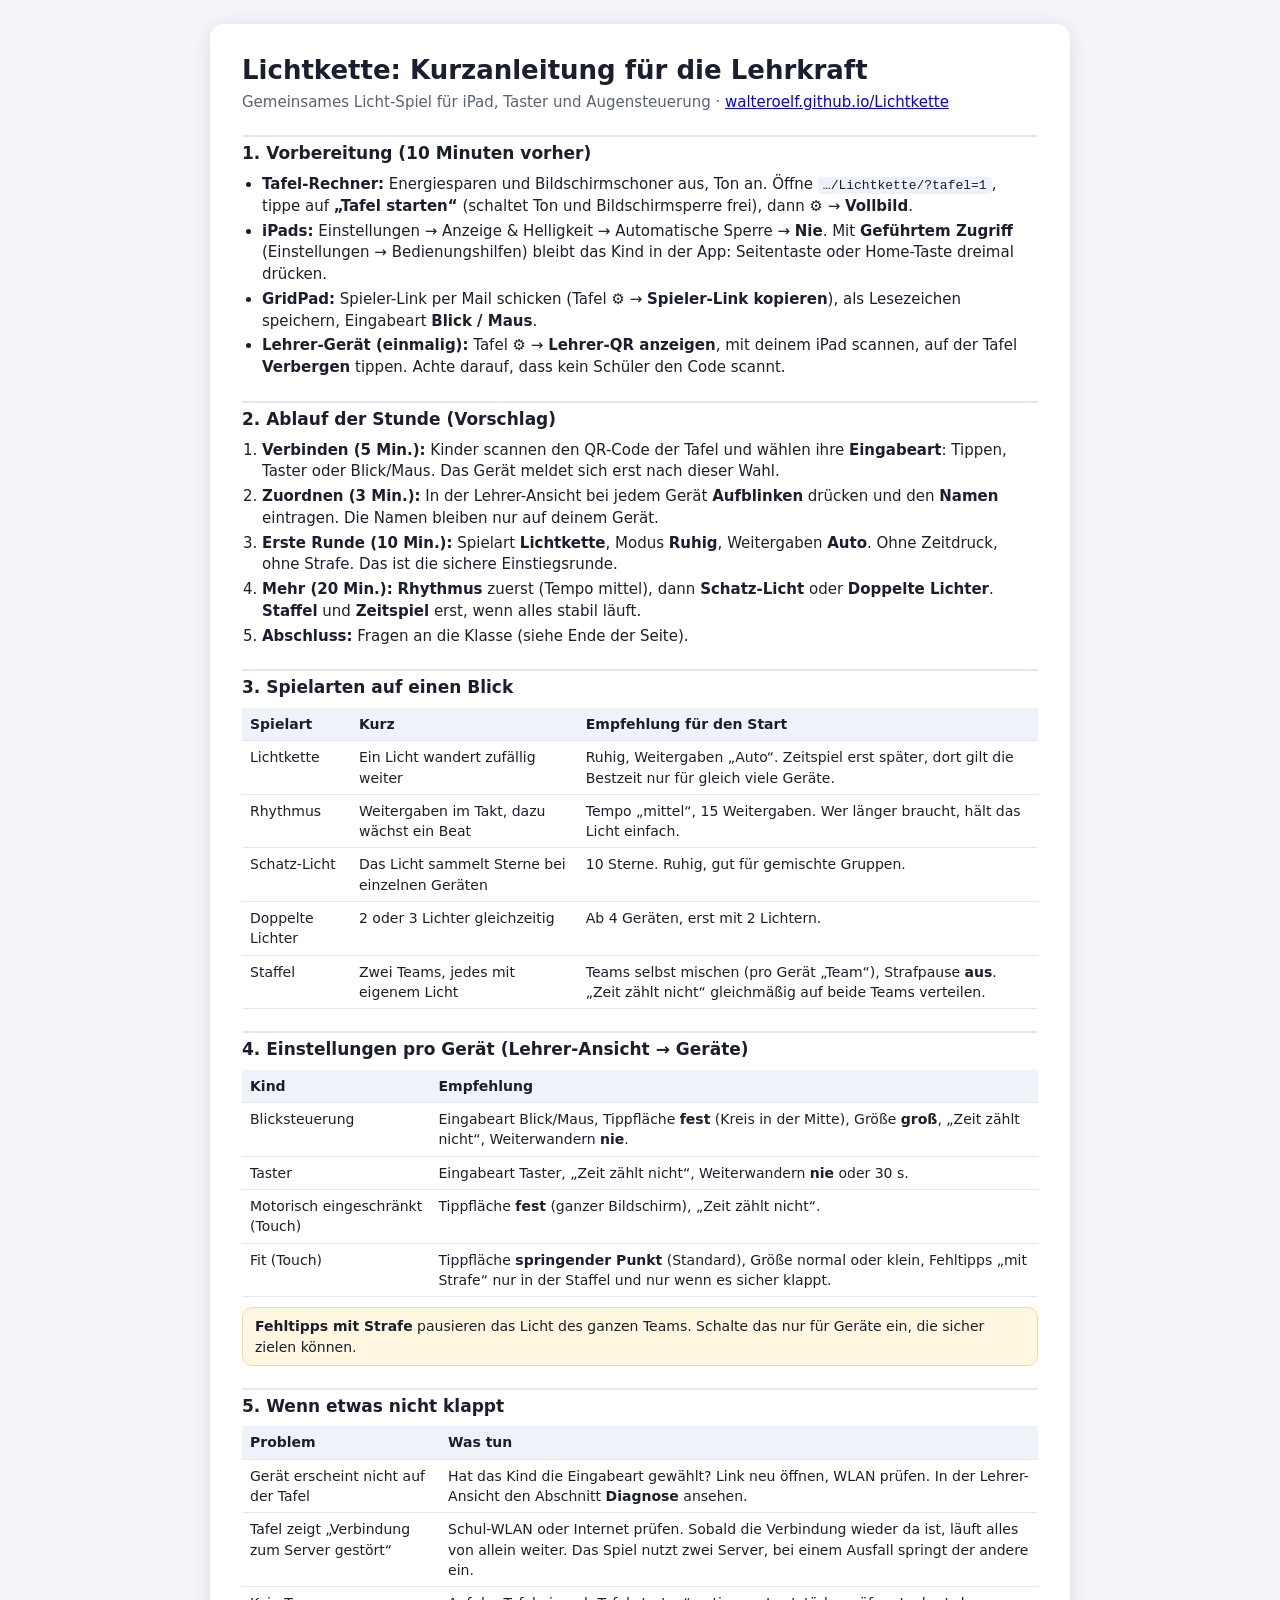
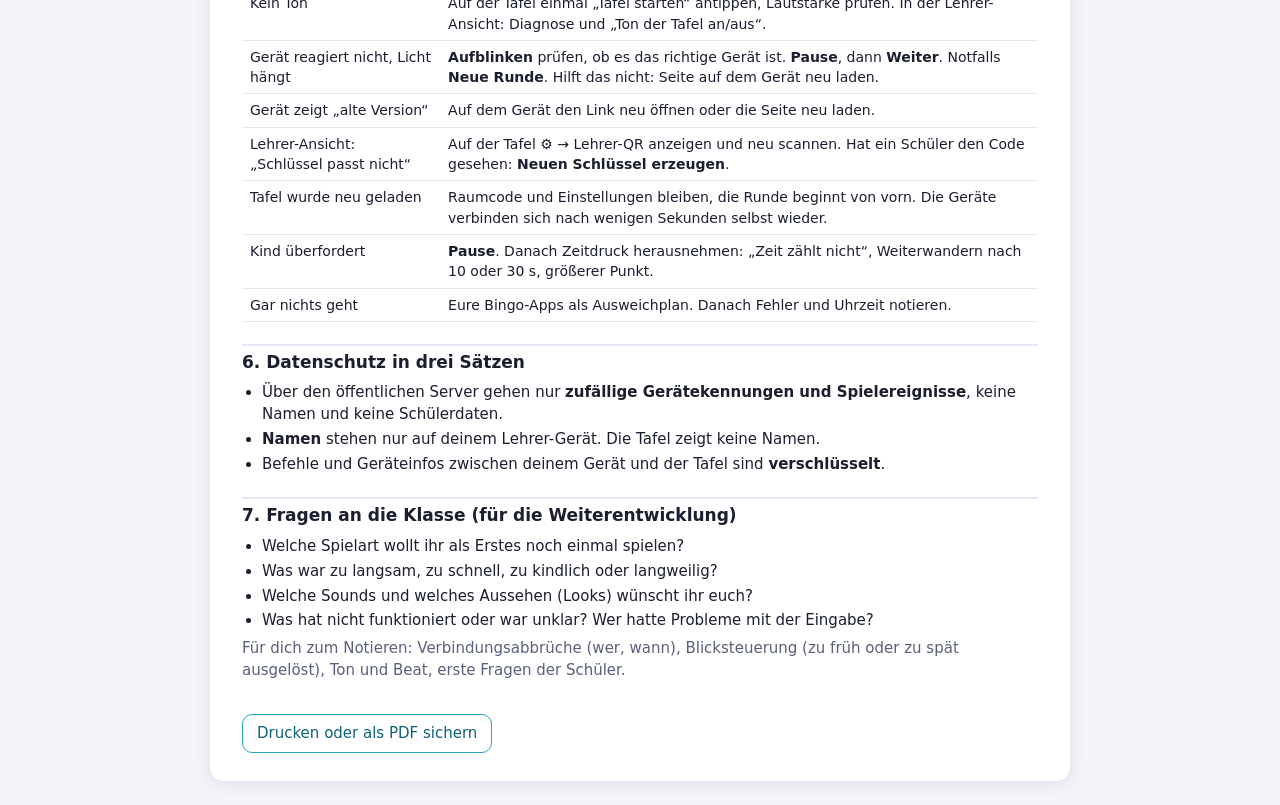
==== anleitung.html @ 712a9455 "Zwei Server gleichzeitig, Cache-Schutz, Diagnose, Serverhinweis auf der Tafel, Kurzanleitung Co-Auth" ====
<!doctype html>
<html lang="de">
<head>
<meta charset="utf-8">
<meta name="viewport" content="width=device-width, initial-scale=1">
<meta name="robots" content="noindex">
<title>Lichtkette Kurzanleitung</title>
<style>
  :root { color-scheme: light; }
  * { box-sizing: border-box; }
  body { font: 15px/1.45 system-ui, -apple-system, "Segoe UI", Roboto, sans-serif; color: #1b1e2e; background: #f4f5fa; margin: 0; padding: 24px 16px; }
  main { max-width: 860px; margin: 0 auto; background: #fff; border-radius: 14px; padding: 28px 32px; box-shadow: 0 2px 18px rgba(20, 24, 60, 0.1); }
  h1 { font-size: 26px; margin: 0 0 2px; }
  .sub { color: #5a607c; margin: 0 0 18px; }
  h2 { font-size: 17px; margin: 22px 0 8px; padding-top: 4px; border-top: 2px solid #e5e8f4; }
  ol, ul { margin: 6px 0 6px 20px; padding: 0; }
  li { margin: 3px 0; }
  table { border-collapse: collapse; width: 100%; margin: 6px 0; font-size: 14px; }
  th, td { text-align: left; vertical-align: top; padding: 6px 8px; border-bottom: 1px solid #e5e8f4; }
  th { background: #f0f2fa; font-weight: 600; }
  code { background: #eef0fa; padding: 1px 5px; border-radius: 4px; font-size: 13px; }
  .note { background: #fff7e0; border: 1px solid #f2dc95; border-radius: 10px; padding: 8px 12px; margin: 10px 0; font-size: 14px; }
  .btn { display: inline-block; margin-top: 14px; padding: 8px 14px; border: 1.5px solid #22a6c4; border-radius: 10px; background: #fff; color: #0e6378; font: inherit; cursor: pointer; }
  @page { size: A4; margin: 12mm; }
  @media print {
    body { background: #fff; padding: 0; font-size: 11.5px; line-height: 1.35; }
    main { box-shadow: none; padding: 0; max-width: none; }
    h1 { font-size: 20px; }
    h2 { font-size: 13.5px; margin-top: 12px; }
    table { font-size: 11px; }
    .btn { display: none; }
    a { color: inherit; text-decoration: none; }
  }
</style>
</head>
<body>
<main>
  <h1>Lichtkette: Kurzanleitung für die Lehrkraft</h1>
  <p class="sub">Gemeinsames Licht-Spiel für iPad, Taster und Augensteuerung · <a href="https://walteroelf.github.io/Lichtkette/">walteroelf.github.io/Lichtkette</a></p>

  <h2>1. Vorbereitung (10 Minuten vorher)</h2>
  <ul>
    <li><b>Tafel-Rechner:</b> Energiesparen und Bildschirmschoner aus, Ton an. Öffne <code>…/Lichtkette/?tafel=1</code>, tippe auf <b>„Tafel starten“</b> (schaltet Ton und Bildschirmsperre frei), dann ⚙ → <b>Vollbild</b>.</li>
    <li><b>iPads:</b> Einstellungen → Anzeige &amp; Helligkeit → Automatische Sperre → <b>Nie</b>. Mit <b>Geführtem Zugriff</b> (Einstellungen → Bedienungshilfen) bleibt das Kind in der App: Seitentaste oder Home-Taste dreimal drücken.</li>
    <li><b>GridPad:</b> Spieler-Link per Mail schicken (Tafel ⚙ → <b>Spieler-Link kopieren</b>), als Lesezeichen speichern, Eingabeart <b>Blick / Maus</b>.</li>
    <li><b>Lehrer-Gerät (einmalig):</b> Tafel ⚙ → <b>Lehrer-QR anzeigen</b>, mit deinem iPad scannen, auf der Tafel <b>Verbergen</b> tippen. Achte darauf, dass kein Schüler den Code scannt.</li>
  </ul>

  <h2>2. Ablauf der Stunde (Vorschlag)</h2>
  <ol>
    <li><b>Verbinden (5 Min.):</b> Kinder scannen den QR-Code der Tafel und wählen ihre <b>Eingabeart</b>: Tippen, Taster oder Blick/Maus. Das Gerät meldet sich erst nach dieser Wahl.</li>
    <li><b>Zuordnen (3 Min.):</b> In der Lehrer-Ansicht bei jedem Gerät <b>Aufblinken</b> drücken und den <b>Namen</b> eintragen. Die Namen bleiben nur auf deinem Gerät.</li>
    <li><b>Erste Runde (10 Min.):</b> Spielart <b>Lichtkette</b>, Modus <b>Ruhig</b>, Weitergaben <b>Auto</b>. Ohne Zeitdruck, ohne Strafe. Das ist die sichere Einstiegsrunde.</li>
    <li><b>Mehr (20 Min.):</b> <b>Rhythmus</b> zuerst (Tempo mittel), dann <b>Schatz-Licht</b> oder <b>Doppelte Lichter</b>. <b>Staffel</b> und <b>Zeitspiel</b> erst, wenn alles stabil läuft.</li>
    <li><b>Abschluss:</b> Fragen an die Klasse (siehe Ende der Seite).</li>
  </ol>

  <h2>3. Spielarten auf einen Blick</h2>
  <table>
    <tr><th>Spielart</th><th>Kurz</th><th>Empfehlung für den Start</th></tr>
    <tr><td>Lichtkette</td><td>Ein Licht wandert zufällig weiter</td><td>Ruhig, Weitergaben „Auto“. Zeitspiel erst später, dort gilt die Bestzeit nur für gleich viele Geräte.</td></tr>
    <tr><td>Rhythmus</td><td>Weitergaben im Takt, dazu wächst ein Beat</td><td>Tempo „mittel“, 15 Weitergaben. Wer länger braucht, hält das Licht einfach.</td></tr>
    <tr><td>Schatz-Licht</td><td>Das Licht sammelt Sterne bei einzelnen Geräten</td><td>10 Sterne. Ruhig, gut für gemischte Gruppen.</td></tr>
    <tr><td>Doppelte Lichter</td><td>2 oder 3 Lichter gleichzeitig</td><td>Ab 4 Geräten, erst mit 2 Lichtern.</td></tr>
    <tr><td>Staffel</td><td>Zwei Teams, jedes mit eigenem Licht</td><td>Teams selbst mischen (pro Gerät „Team“), Strafpause <b>aus</b>. „Zeit zählt nicht“ gleichmäßig auf beide Teams verteilen.</td></tr>
  </table>

  <h2>4. Einstellungen pro Gerät (Lehrer-Ansicht → Geräte)</h2>
  <table>
    <tr><th>Kind</th><th>Empfehlung</th></tr>
    <tr><td>Blicksteuerung</td><td>Eingabeart Blick/Maus, Tippfläche <b>fest</b> (Kreis in der Mitte), Größe <b>groß</b>, „Zeit zählt nicht“, Weiterwandern <b>nie</b>.</td></tr>
    <tr><td>Taster</td><td>Eingabeart Taster, „Zeit zählt nicht“, Weiterwandern <b>nie</b> oder 30 s.</td></tr>
    <tr><td>Motorisch eingeschränkt (Touch)</td><td>Tippfläche <b>fest</b> (ganzer Bildschirm), „Zeit zählt nicht“.</td></tr>
    <tr><td>Fit (Touch)</td><td>Tippfläche <b>springender Punkt</b> (Standard), Größe normal oder klein, Fehltipps „mit Strafe“ nur in der Staffel und nur wenn es sicher klappt.</td></tr>
  </table>
  <div class="note"><b>Fehltipps mit Strafe</b> pausieren das Licht des ganzen Teams. Schalte das nur für Geräte ein, die sicher zielen können.</div>

  <h2>5. Wenn etwas nicht klappt</h2>
  <table>
    <tr><th>Problem</th><th>Was tun</th></tr>
    <tr><td>Gerät erscheint nicht auf der Tafel</td><td>Hat das Kind die Eingabeart gewählt? Link neu öffnen, WLAN prüfen. In der Lehrer-Ansicht den Abschnitt <b>Diagnose</b> ansehen.</td></tr>
    <tr><td>Tafel zeigt „Verbindung zum Server gestört“</td><td>Schul-WLAN oder Internet prüfen. Sobald die Verbindung wieder da ist, läuft alles von allein weiter. Das Spiel nutzt zwei Server, bei einem Ausfall springt der andere ein.</td></tr>
    <tr><td>Kein Ton</td><td>Auf der Tafel einmal „Tafel starten“ antippen, Lautstärke prüfen. In der Lehrer-Ansicht: Diagnose und „Ton der Tafel an/aus“.</td></tr>
    <tr><td>Gerät reagiert nicht, Licht hängt</td><td><b>Aufblinken</b> prüfen, ob es das richtige Gerät ist. <b>Pause</b>, dann <b>Weiter</b>. Notfalls <b>Neue Runde</b>. Hilft das nicht: Seite auf dem Gerät neu laden.</td></tr>
    <tr><td>Gerät zeigt „alte Version“</td><td>Auf dem Gerät den Link neu öffnen oder die Seite neu laden.</td></tr>
    <tr><td>Lehrer-Ansicht: „Schlüssel passt nicht“</td><td>Auf der Tafel ⚙ → Lehrer-QR anzeigen und neu scannen. Hat ein Schüler den Code gesehen: <b>Neuen Schlüssel erzeugen</b>.</td></tr>
    <tr><td>Tafel wurde neu geladen</td><td>Raumcode und Einstellungen bleiben, die Runde beginnt von vorn. Die Geräte verbinden sich nach wenigen Sekunden selbst wieder.</td></tr>
    <tr><td>Kind überfordert</td><td><b>Pause</b>. Danach Zeitdruck herausnehmen: „Zeit zählt nicht“, Weiterwandern nach 10 oder 30 s, größerer Punkt.</td></tr>
    <tr><td>Gar nichts geht</td><td>Eure Bingo-Apps als Ausweichplan. Danach Fehler und Uhrzeit notieren.</td></tr>
  </table>

  <h2>6. Datenschutz in drei Sätzen</h2>
  <ul>
    <li>Über den öffentlichen Server gehen nur <b>zufällige Gerätekennungen und Spielereignisse</b>, keine Namen und keine Schülerdaten.</li>
    <li><b>Namen</b> stehen nur auf deinem Lehrer-Gerät. Die Tafel zeigt keine Namen.</li>
    <li>Befehle und Geräteinfos zwischen deinem Gerät und der Tafel sind <b>verschlüsselt</b>.</li>
  </ul>

  <h2>7. Fragen an die Klasse (für die Weiterentwicklung)</h2>
  <ul>
    <li>Welche Spielart wollt ihr als Erstes noch einmal spielen?</li>
    <li>Was war zu langsam, zu schnell, zu kindlich oder langweilig?</li>
    <li>Welche Sounds und welches Aussehen (Looks) wünscht ihr euch?</li>
    <li>Was hat nicht funktioniert oder war unklar? Wer hatte Probleme mit der Eingabe?</li>
  </ul>
  <p class="sub">Für dich zum Notieren: Verbindungsabbrüche (wer, wann), Blicksteuerung (zu früh oder zu spät ausgelöst), Ton und Beat, erste Fragen der Schüler.</p>

  <button class="btn" onclick="window.print()">Drucken oder als PDF sichern</button>
</main>
</body>
</html>
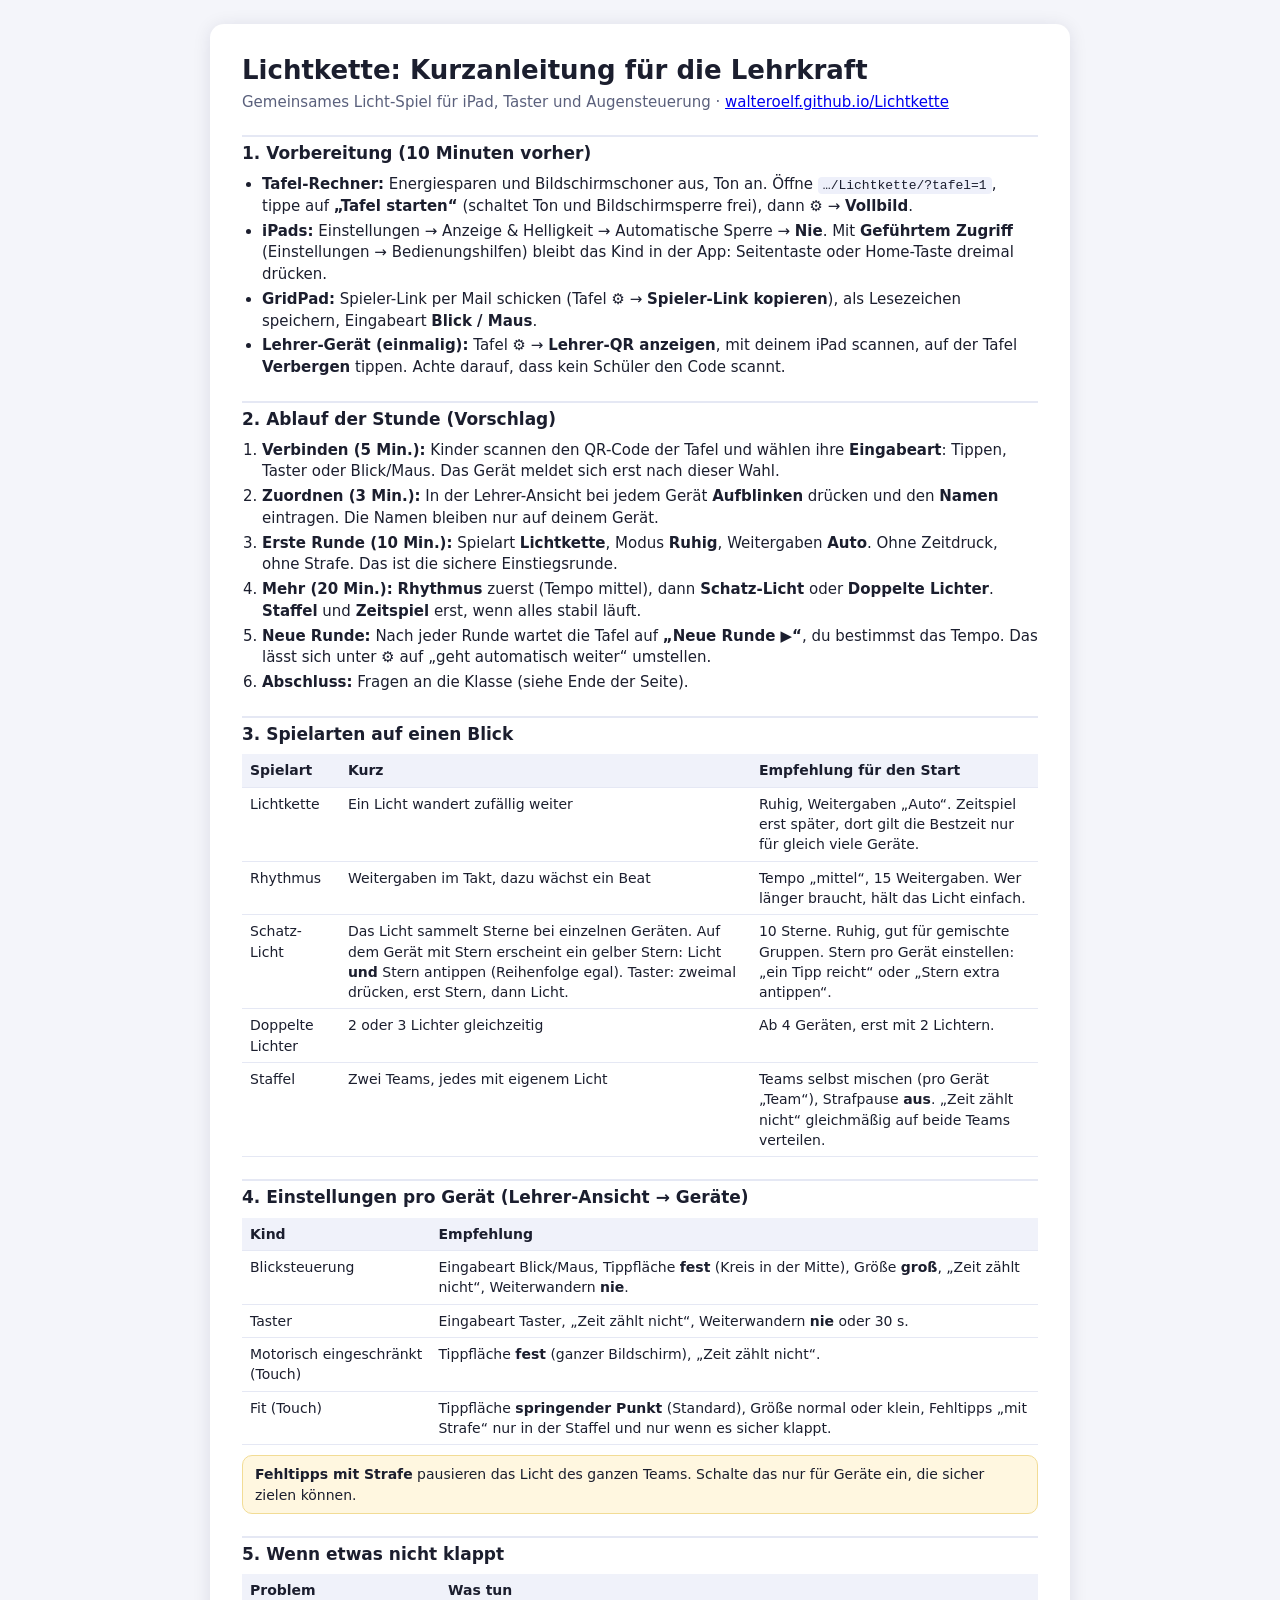
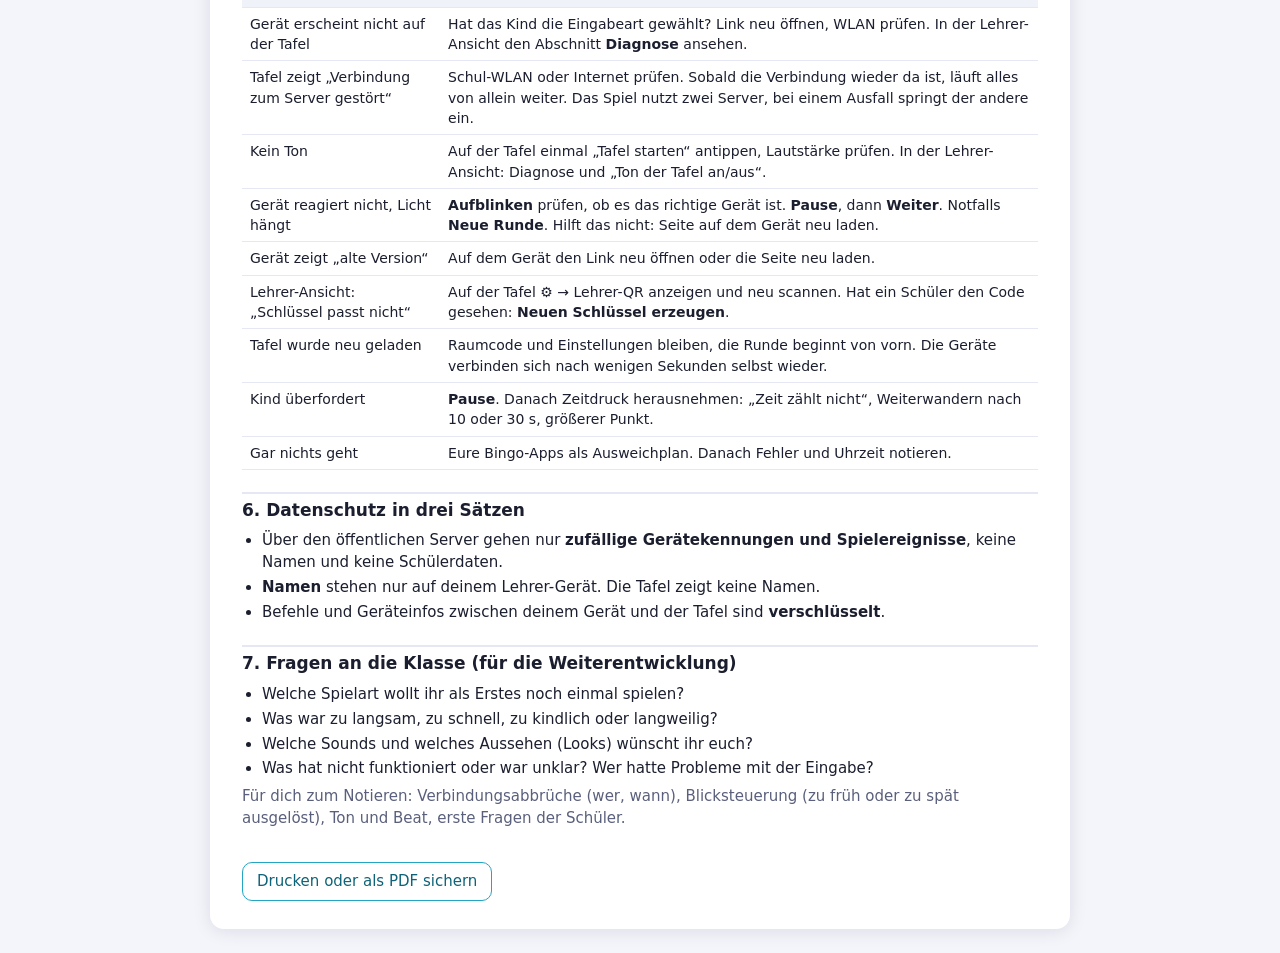
==== commit 73af7134: "Schatz-Licht: Stern extra antippen (Taster: erst Stern, dann Licht), Neue-Runde-Knopf, Fenster mit f" ====
--- a/anleitung.html
+++ b/anleitung.html
@@ -52,6 +52,7 @@
     <li><b>Zuordnen (3 Min.):</b> In der Lehrer-Ansicht bei jedem Gerät <b>Aufblinken</b> drücken und den <b>Namen</b> eintragen. Die Namen bleiben nur auf deinem Gerät.</li>
     <li><b>Erste Runde (10 Min.):</b> Spielart <b>Lichtkette</b>, Modus <b>Ruhig</b>, Weitergaben <b>Auto</b>. Ohne Zeitdruck, ohne Strafe. Das ist die sichere Einstiegsrunde.</li>
     <li><b>Mehr (20 Min.):</b> <b>Rhythmus</b> zuerst (Tempo mittel), dann <b>Schatz-Licht</b> oder <b>Doppelte Lichter</b>. <b>Staffel</b> und <b>Zeitspiel</b> erst, wenn alles stabil läuft.</li>
+    <li><b>Neue Runde:</b> Nach jeder Runde wartet die Tafel auf <b>„Neue Runde ▶“</b>, du bestimmst das Tempo. Das lässt sich unter ⚙ auf „geht automatisch weiter“ umstellen.</li>
     <li><b>Abschluss:</b> Fragen an die Klasse (siehe Ende der Seite).</li>
   </ol>
 
@@ -60,7 +61,7 @@
     <tr><th>Spielart</th><th>Kurz</th><th>Empfehlung für den Start</th></tr>
     <tr><td>Lichtkette</td><td>Ein Licht wandert zufällig weiter</td><td>Ruhig, Weitergaben „Auto“. Zeitspiel erst später, dort gilt die Bestzeit nur für gleich viele Geräte.</td></tr>
     <tr><td>Rhythmus</td><td>Weitergaben im Takt, dazu wächst ein Beat</td><td>Tempo „mittel“, 15 Weitergaben. Wer länger braucht, hält das Licht einfach.</td></tr>
-    <tr><td>Schatz-Licht</td><td>Das Licht sammelt Sterne bei einzelnen Geräten</td><td>10 Sterne. Ruhig, gut für gemischte Gruppen.</td></tr>
+    <tr><td>Schatz-Licht</td><td>Das Licht sammelt Sterne bei einzelnen Geräten. Auf dem Gerät mit Stern erscheint ein gelber Stern: Licht <b>und</b> Stern antippen (Reihenfolge egal). Taster: zweimal drücken, erst Stern, dann Licht.</td><td>10 Sterne. Ruhig, gut für gemischte Gruppen. Stern pro Gerät einstellen: „ein Tipp reicht“ oder „Stern extra antippen“.</td></tr>
     <tr><td>Doppelte Lichter</td><td>2 oder 3 Lichter gleichzeitig</td><td>Ab 4 Geräten, erst mit 2 Lichtern.</td></tr>
     <tr><td>Staffel</td><td>Zwei Teams, jedes mit eigenem Licht</td><td>Teams selbst mischen (pro Gerät „Team“), Strafpause <b>aus</b>. „Zeit zählt nicht“ gleichmäßig auf beide Teams verteilen.</td></tr>
   </table>
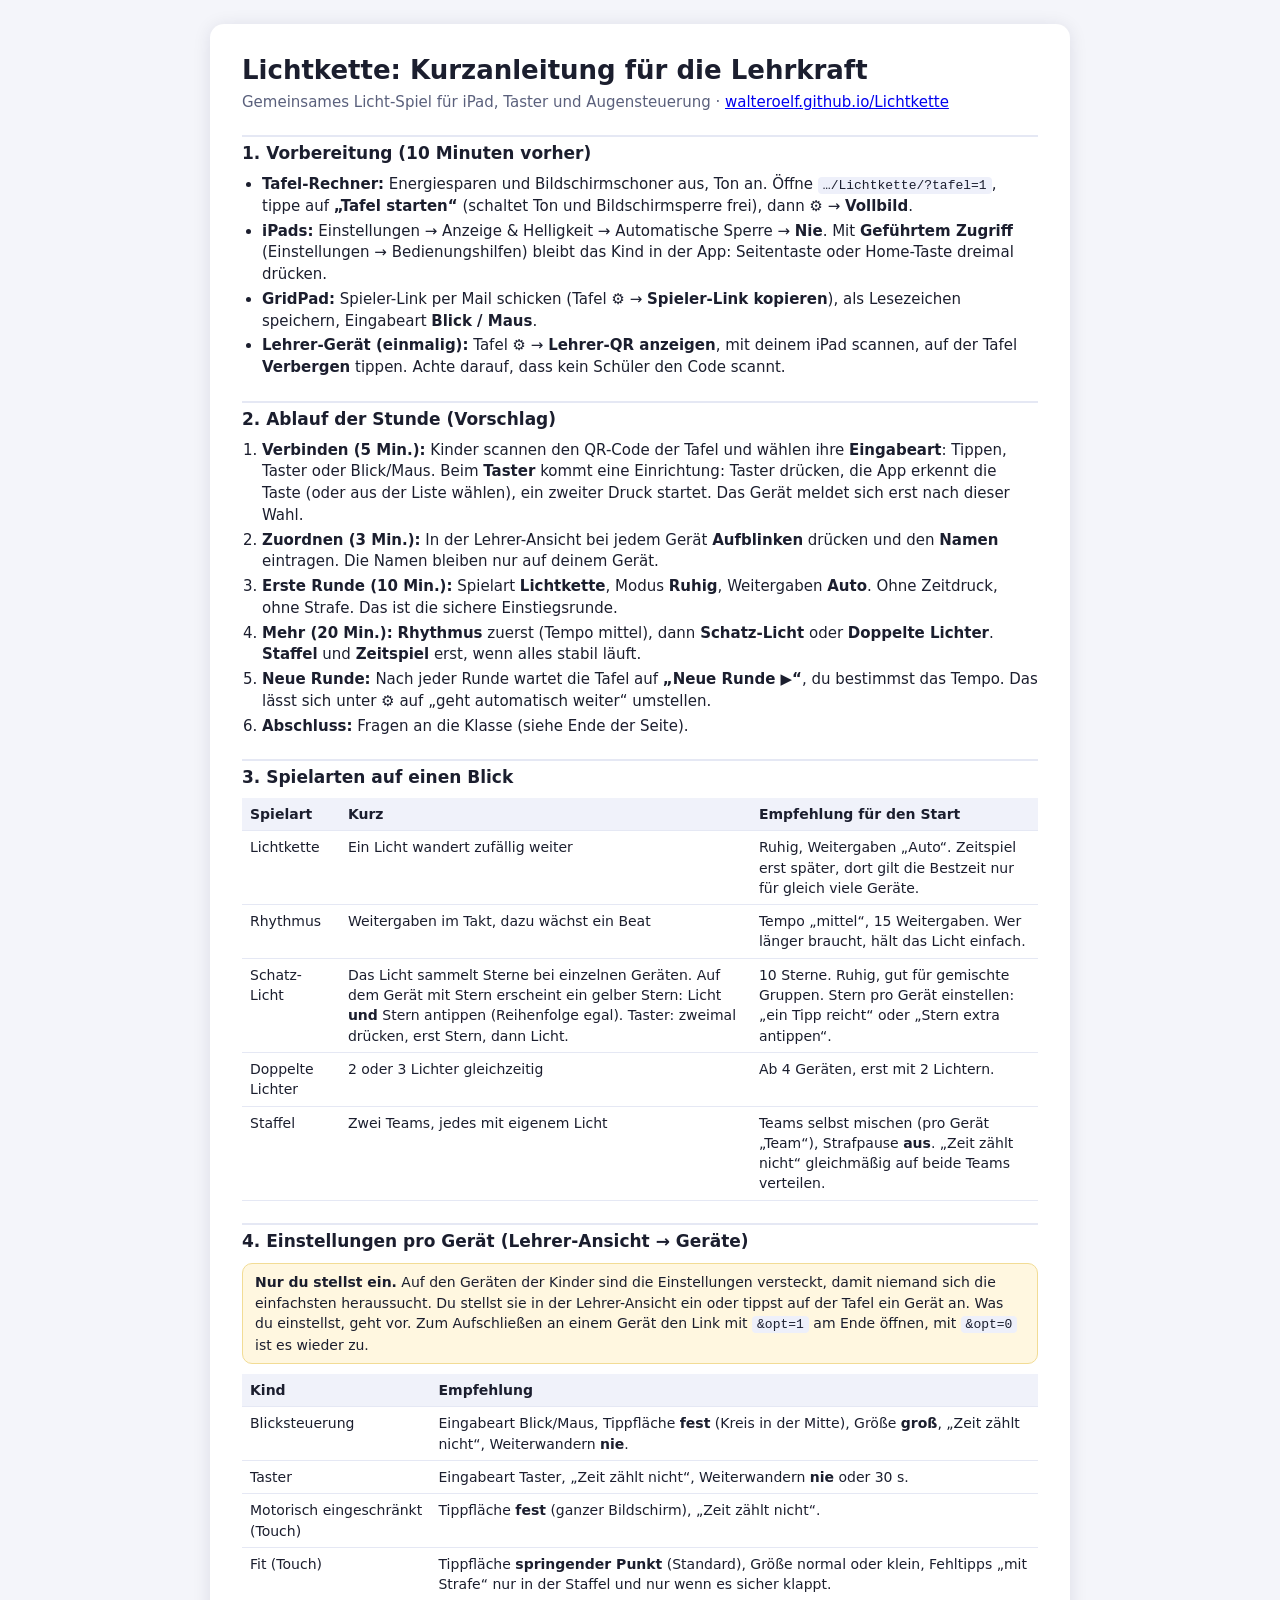
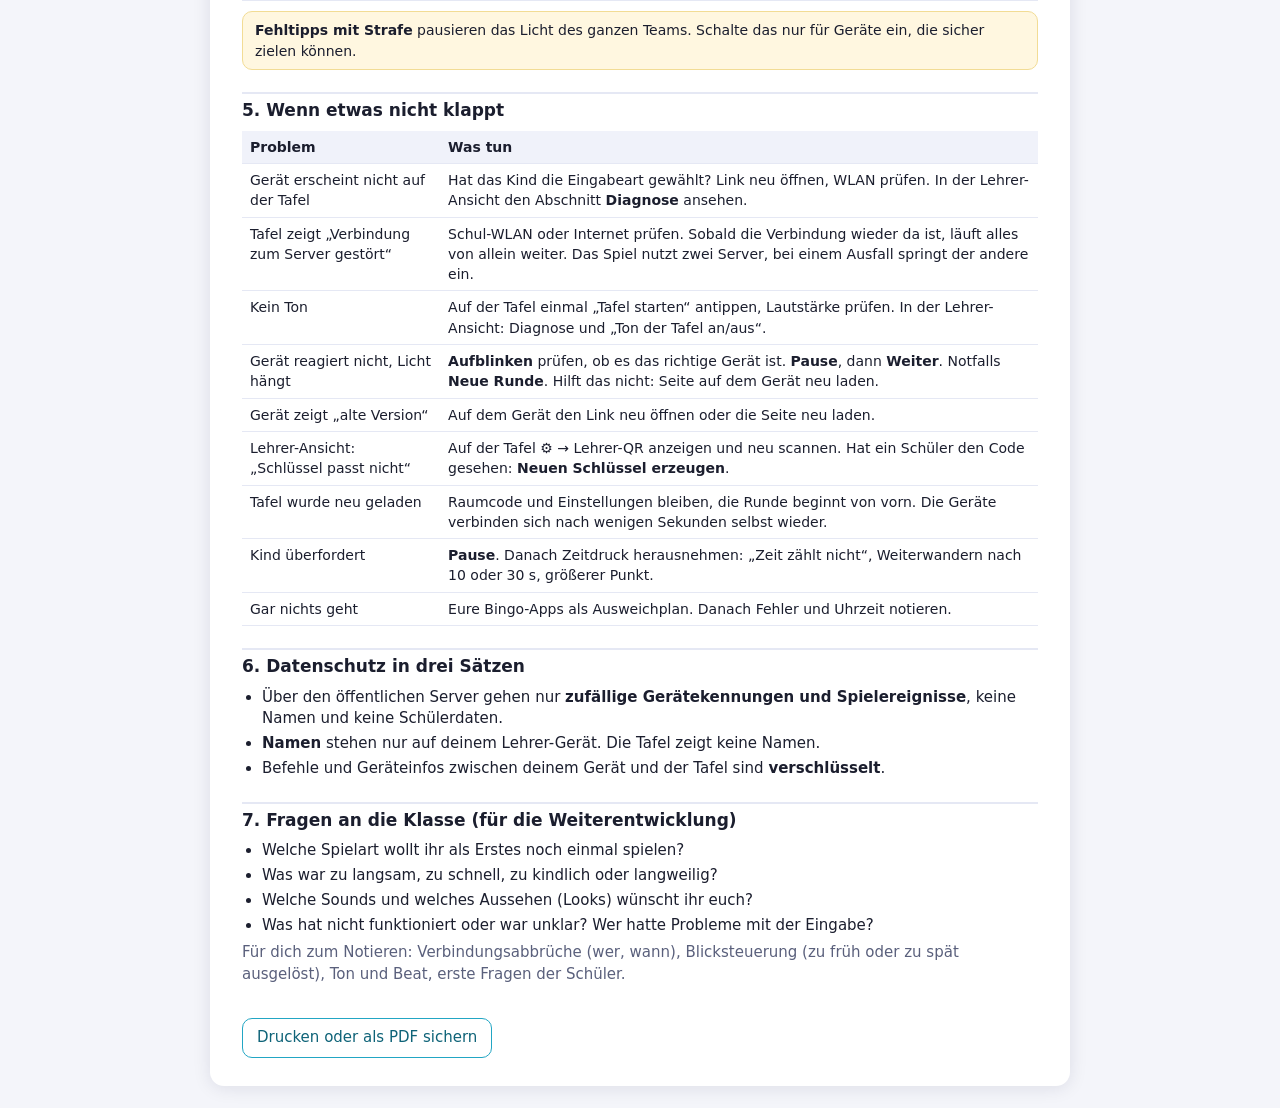
==== commit 4f593f3b: "Taster einrichten (Anlernen, Liste), Einstellungen am Gerät für Schüler versteckt (opt=1 schließt au" ====
--- a/anleitung.html
+++ b/anleitung.html
@@ -48,7 +48,7 @@
 
   <h2>2. Ablauf der Stunde (Vorschlag)</h2>
   <ol>
-    <li><b>Verbinden (5 Min.):</b> Kinder scannen den QR-Code der Tafel und wählen ihre <b>Eingabeart</b>: Tippen, Taster oder Blick/Maus. Das Gerät meldet sich erst nach dieser Wahl.</li>
+    <li><b>Verbinden (5 Min.):</b> Kinder scannen den QR-Code der Tafel und wählen ihre <b>Eingabeart</b>: Tippen, Taster oder Blick/Maus. Beim <b>Taster</b> kommt eine Einrichtung: Taster drücken, die App erkennt die Taste (oder aus der Liste wählen), ein zweiter Druck startet. Das Gerät meldet sich erst nach dieser Wahl.</li>
     <li><b>Zuordnen (3 Min.):</b> In der Lehrer-Ansicht bei jedem Gerät <b>Aufblinken</b> drücken und den <b>Namen</b> eintragen. Die Namen bleiben nur auf deinem Gerät.</li>
     <li><b>Erste Runde (10 Min.):</b> Spielart <b>Lichtkette</b>, Modus <b>Ruhig</b>, Weitergaben <b>Auto</b>. Ohne Zeitdruck, ohne Strafe. Das ist die sichere Einstiegsrunde.</li>
     <li><b>Mehr (20 Min.):</b> <b>Rhythmus</b> zuerst (Tempo mittel), dann <b>Schatz-Licht</b> oder <b>Doppelte Lichter</b>. <b>Staffel</b> und <b>Zeitspiel</b> erst, wenn alles stabil läuft.</li>
@@ -67,6 +67,7 @@
   </table>
 
   <h2>4. Einstellungen pro Gerät (Lehrer-Ansicht → Geräte)</h2>
+  <div class="note"><b>Nur du stellst ein.</b> Auf den Geräten der Kinder sind die Einstellungen versteckt, damit niemand sich die einfachsten heraussucht. Du stellst sie in der Lehrer-Ansicht ein oder tippst auf der Tafel ein Gerät an. Was du einstellst, geht vor. Zum Aufschließen an einem Gerät den Link mit <code>&amp;opt=1</code> am Ende öffnen, mit <code>&amp;opt=0</code> ist es wieder zu.</div>
   <table>
     <tr><th>Kind</th><th>Empfehlung</th></tr>
     <tr><td>Blicksteuerung</td><td>Eingabeart Blick/Maus, Tippfläche <b>fest</b> (Kreis in der Mitte), Größe <b>groß</b>, „Zeit zählt nicht“, Weiterwandern <b>nie</b>.</td></tr>
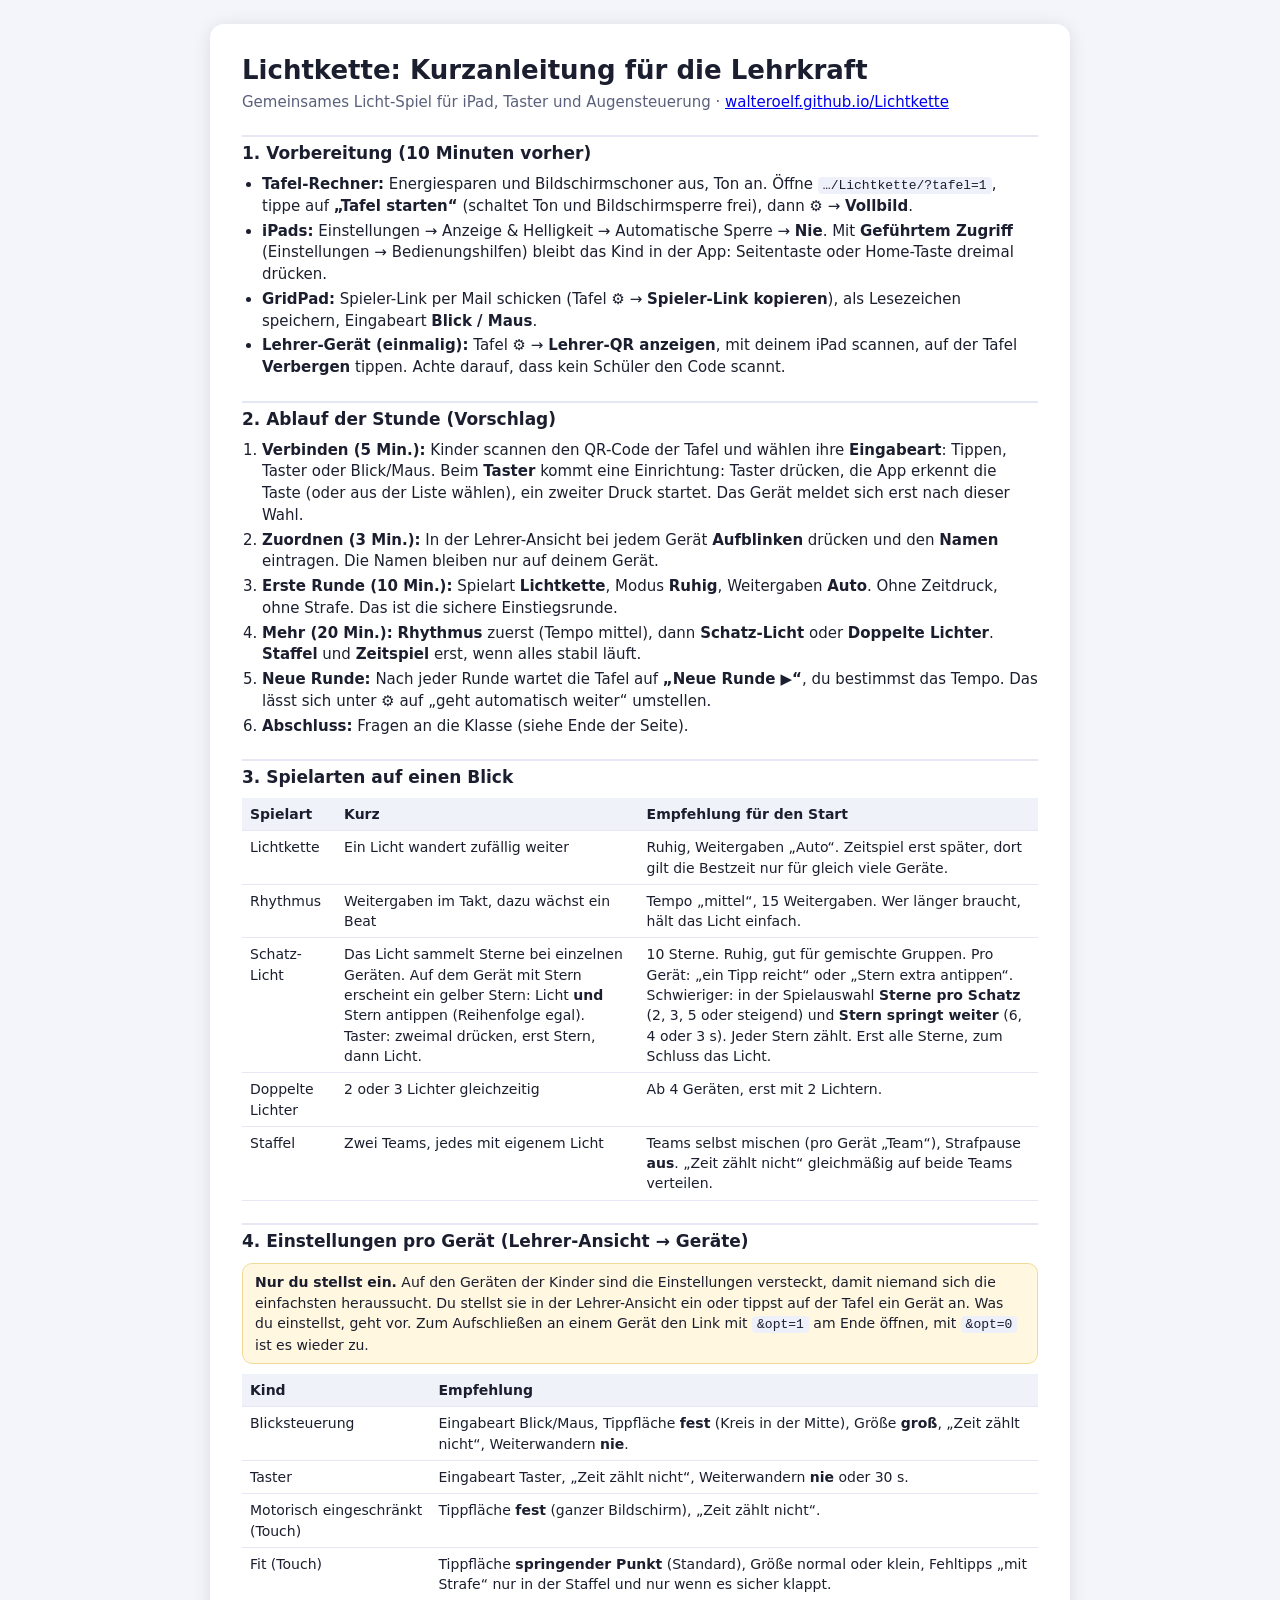
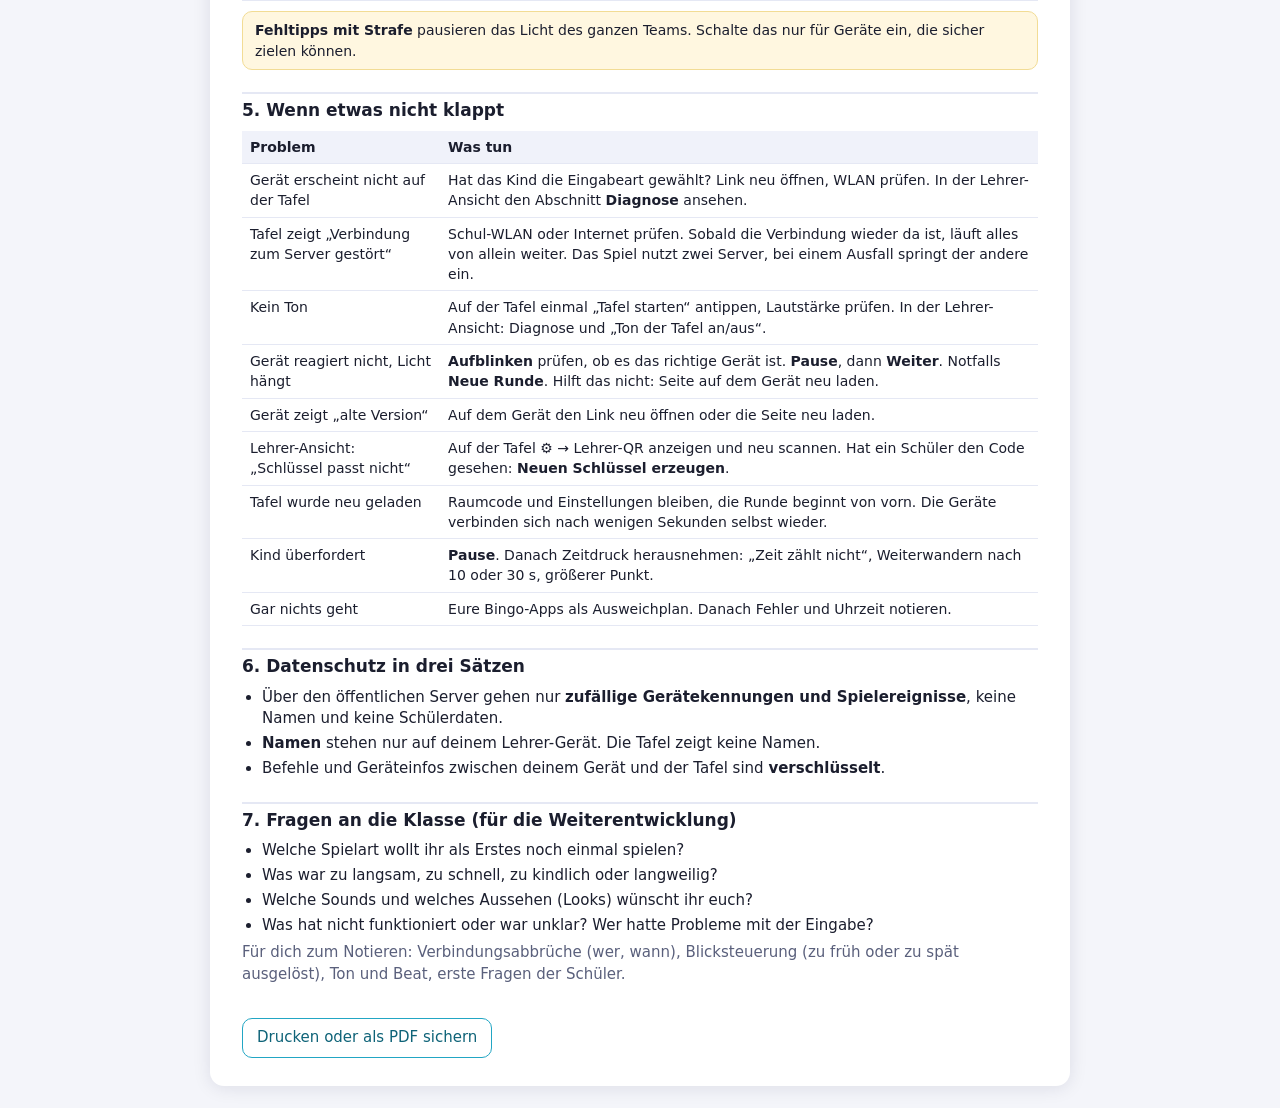
==== commit ad0d3551: "Schatz-Licht: mehrere Sterne pro Schatz (jeder Stern zählt, steigend einstellbar), Stern springt wei" ====
--- a/anleitung.html
+++ b/anleitung.html
@@ -61,7 +61,7 @@
     <tr><th>Spielart</th><th>Kurz</th><th>Empfehlung für den Start</th></tr>
     <tr><td>Lichtkette</td><td>Ein Licht wandert zufällig weiter</td><td>Ruhig, Weitergaben „Auto“. Zeitspiel erst später, dort gilt die Bestzeit nur für gleich viele Geräte.</td></tr>
     <tr><td>Rhythmus</td><td>Weitergaben im Takt, dazu wächst ein Beat</td><td>Tempo „mittel“, 15 Weitergaben. Wer länger braucht, hält das Licht einfach.</td></tr>
-    <tr><td>Schatz-Licht</td><td>Das Licht sammelt Sterne bei einzelnen Geräten. Auf dem Gerät mit Stern erscheint ein gelber Stern: Licht <b>und</b> Stern antippen (Reihenfolge egal). Taster: zweimal drücken, erst Stern, dann Licht.</td><td>10 Sterne. Ruhig, gut für gemischte Gruppen. Stern pro Gerät einstellen: „ein Tipp reicht“ oder „Stern extra antippen“.</td></tr>
+    <tr><td>Schatz-Licht</td><td>Das Licht sammelt Sterne bei einzelnen Geräten. Auf dem Gerät mit Stern erscheint ein gelber Stern: Licht <b>und</b> Stern antippen (Reihenfolge egal). Taster: zweimal drücken, erst Stern, dann Licht.</td><td>10 Sterne. Ruhig, gut für gemischte Gruppen. Pro Gerät: „ein Tipp reicht“ oder „Stern extra antippen“. Schwieriger: in der Spielauswahl <b>Sterne pro Schatz</b> (2, 3, 5 oder steigend) und <b>Stern springt weiter</b> (6, 4 oder 3 s). Jeder Stern zählt. Erst alle Sterne, zum Schluss das Licht.</td></tr>
     <tr><td>Doppelte Lichter</td><td>2 oder 3 Lichter gleichzeitig</td><td>Ab 4 Geräten, erst mit 2 Lichtern.</td></tr>
     <tr><td>Staffel</td><td>Zwei Teams, jedes mit eigenem Licht</td><td>Teams selbst mischen (pro Gerät „Team“), Strafpause <b>aus</b>. „Zeit zählt nicht“ gleichmäßig auf beide Teams verteilen.</td></tr>
   </table>
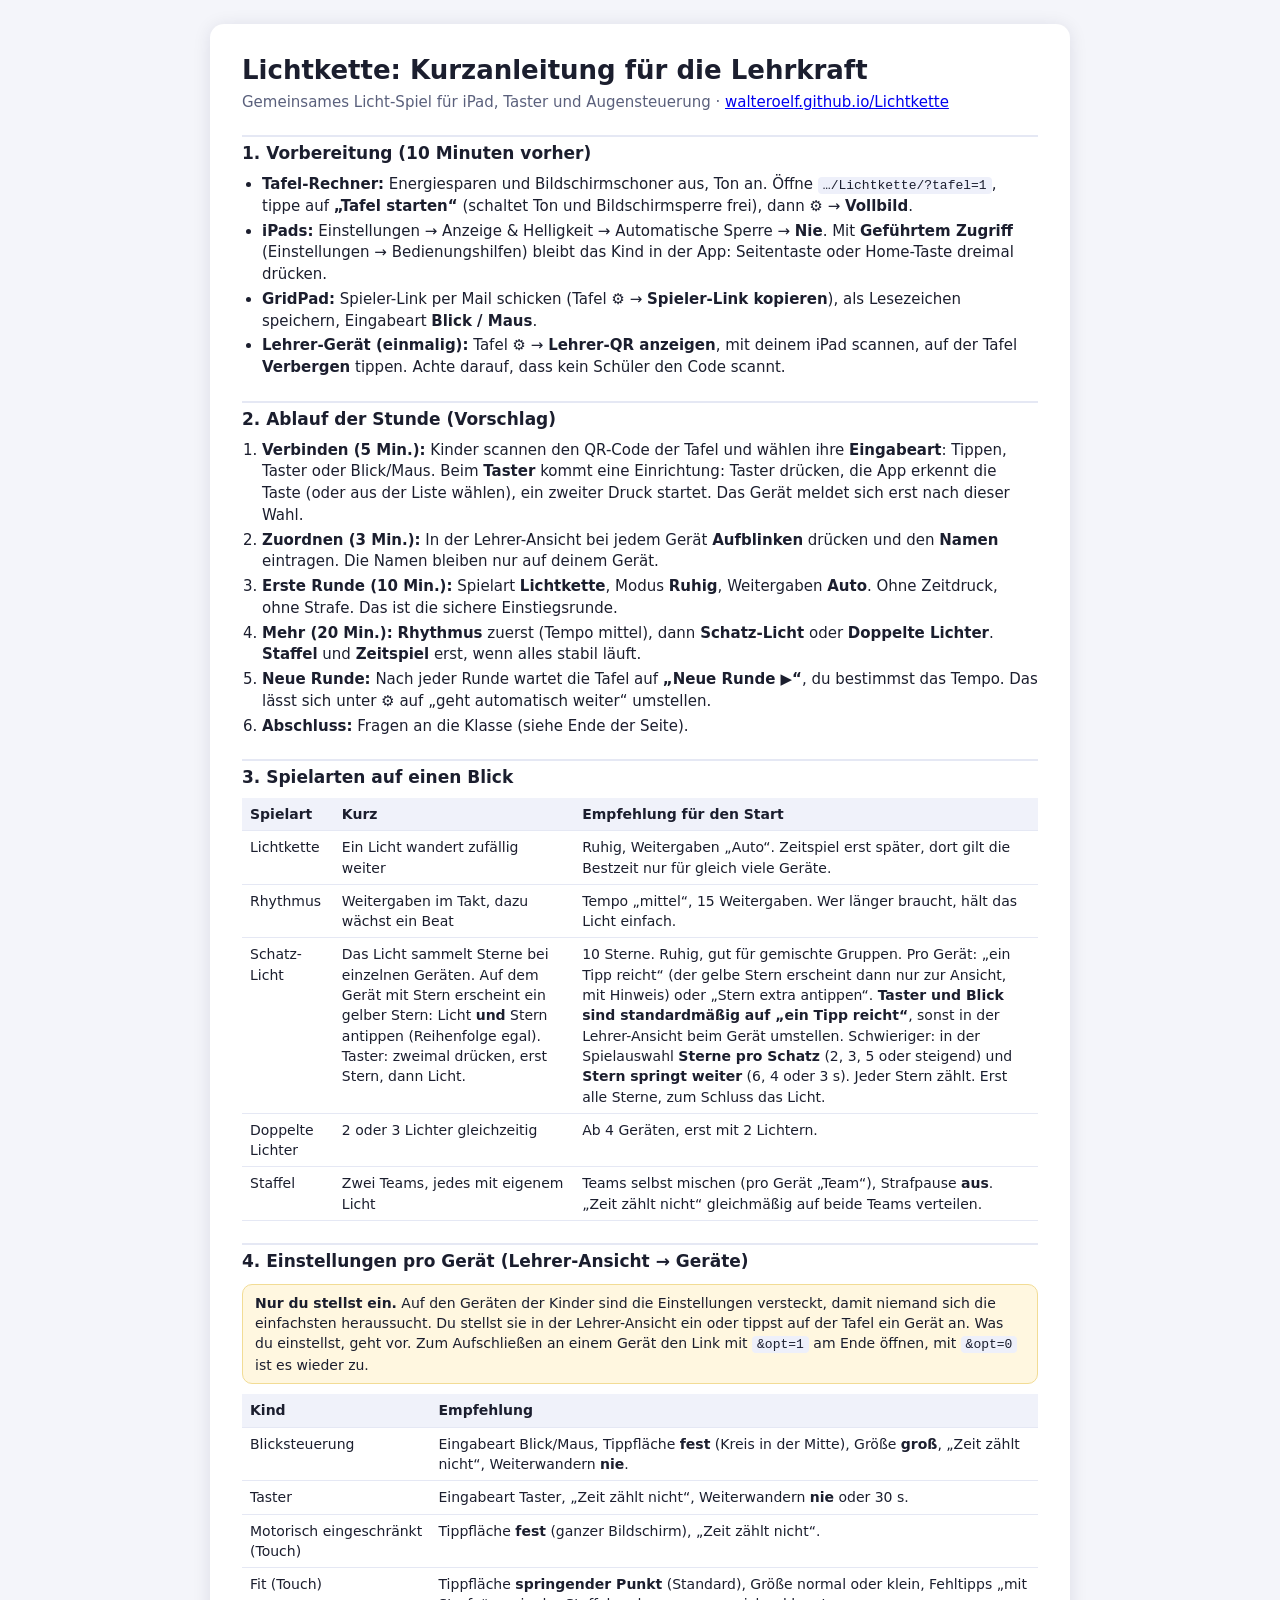
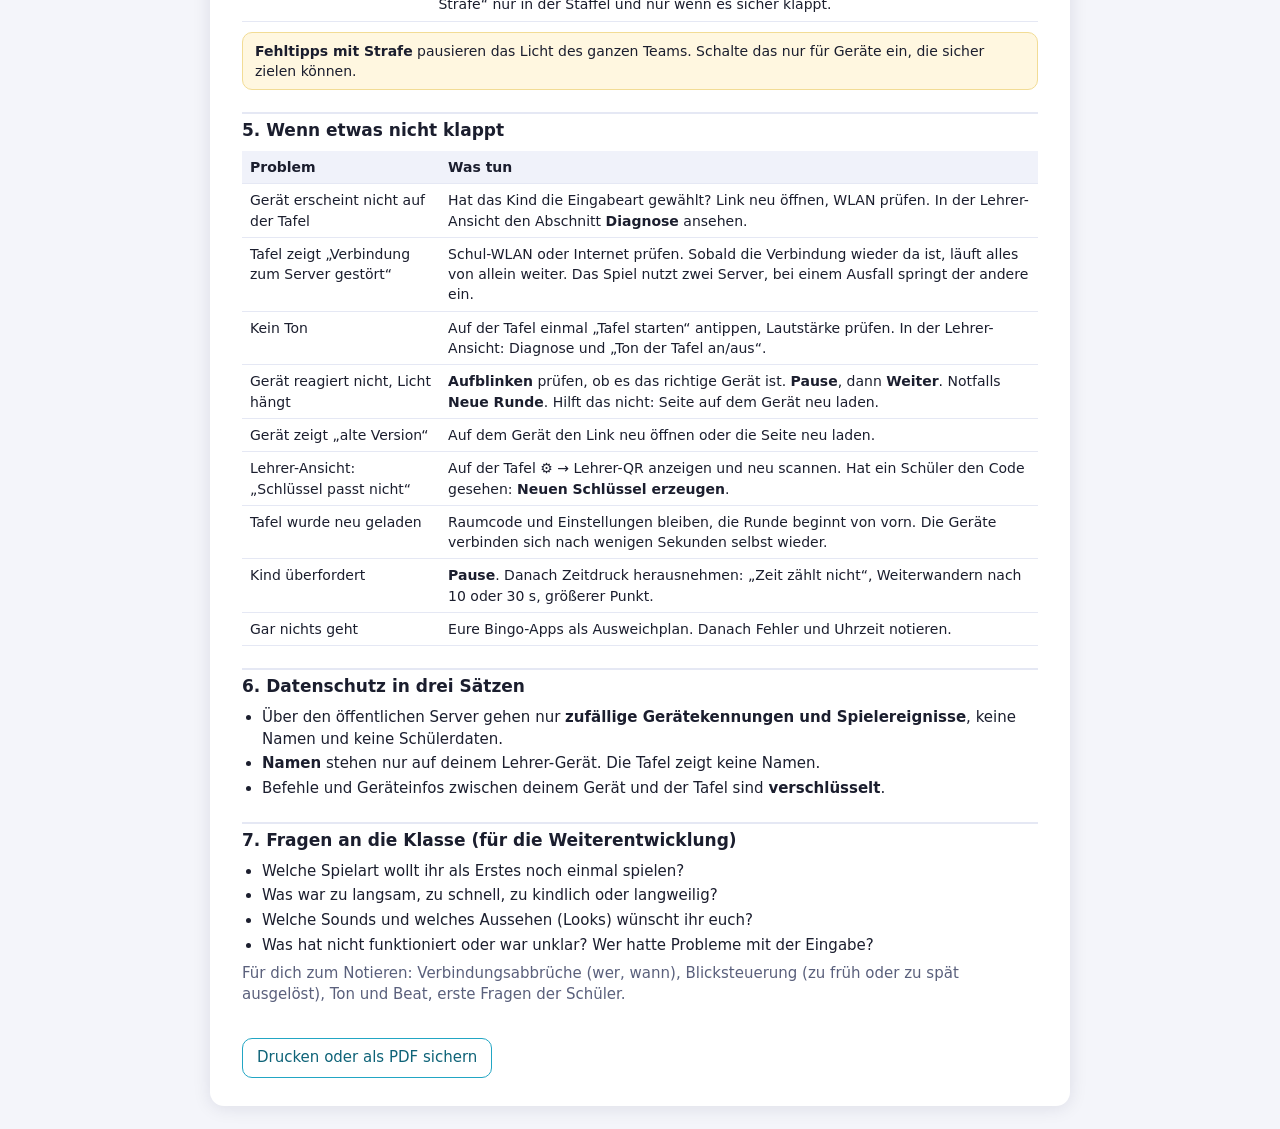
==== commit d696ca9e: "Schatz-Licht: Bei 'ein Tipp reicht' erscheint der Stern ohne Funktion mit Hinweis Co-Authored-By: Cl" ====
--- a/anleitung.html
+++ b/anleitung.html
@@ -61,7 +61,7 @@
     <tr><th>Spielart</th><th>Kurz</th><th>Empfehlung für den Start</th></tr>
     <tr><td>Lichtkette</td><td>Ein Licht wandert zufällig weiter</td><td>Ruhig, Weitergaben „Auto“. Zeitspiel erst später, dort gilt die Bestzeit nur für gleich viele Geräte.</td></tr>
     <tr><td>Rhythmus</td><td>Weitergaben im Takt, dazu wächst ein Beat</td><td>Tempo „mittel“, 15 Weitergaben. Wer länger braucht, hält das Licht einfach.</td></tr>
-    <tr><td>Schatz-Licht</td><td>Das Licht sammelt Sterne bei einzelnen Geräten. Auf dem Gerät mit Stern erscheint ein gelber Stern: Licht <b>und</b> Stern antippen (Reihenfolge egal). Taster: zweimal drücken, erst Stern, dann Licht.</td><td>10 Sterne. Ruhig, gut für gemischte Gruppen. Pro Gerät: „ein Tipp reicht“ oder „Stern extra antippen“. Schwieriger: in der Spielauswahl <b>Sterne pro Schatz</b> (2, 3, 5 oder steigend) und <b>Stern springt weiter</b> (6, 4 oder 3 s). Jeder Stern zählt. Erst alle Sterne, zum Schluss das Licht.</td></tr>
+    <tr><td>Schatz-Licht</td><td>Das Licht sammelt Sterne bei einzelnen Geräten. Auf dem Gerät mit Stern erscheint ein gelber Stern: Licht <b>und</b> Stern antippen (Reihenfolge egal). Taster: zweimal drücken, erst Stern, dann Licht.</td><td>10 Sterne. Ruhig, gut für gemischte Gruppen. Pro Gerät: „ein Tipp reicht“ (der gelbe Stern erscheint dann nur zur Ansicht, mit Hinweis) oder „Stern extra antippen“. <b>Taster und Blick sind standardmäßig auf „ein Tipp reicht“</b>, sonst in der Lehrer-Ansicht beim Gerät umstellen. Schwieriger: in der Spielauswahl <b>Sterne pro Schatz</b> (2, 3, 5 oder steigend) und <b>Stern springt weiter</b> (6, 4 oder 3 s). Jeder Stern zählt. Erst alle Sterne, zum Schluss das Licht.</td></tr>
     <tr><td>Doppelte Lichter</td><td>2 oder 3 Lichter gleichzeitig</td><td>Ab 4 Geräten, erst mit 2 Lichtern.</td></tr>
     <tr><td>Staffel</td><td>Zwei Teams, jedes mit eigenem Licht</td><td>Teams selbst mischen (pro Gerät „Team“), Strafpause <b>aus</b>. „Zeit zählt nicht“ gleichmäßig auf beide Teams verteilen.</td></tr>
   </table>
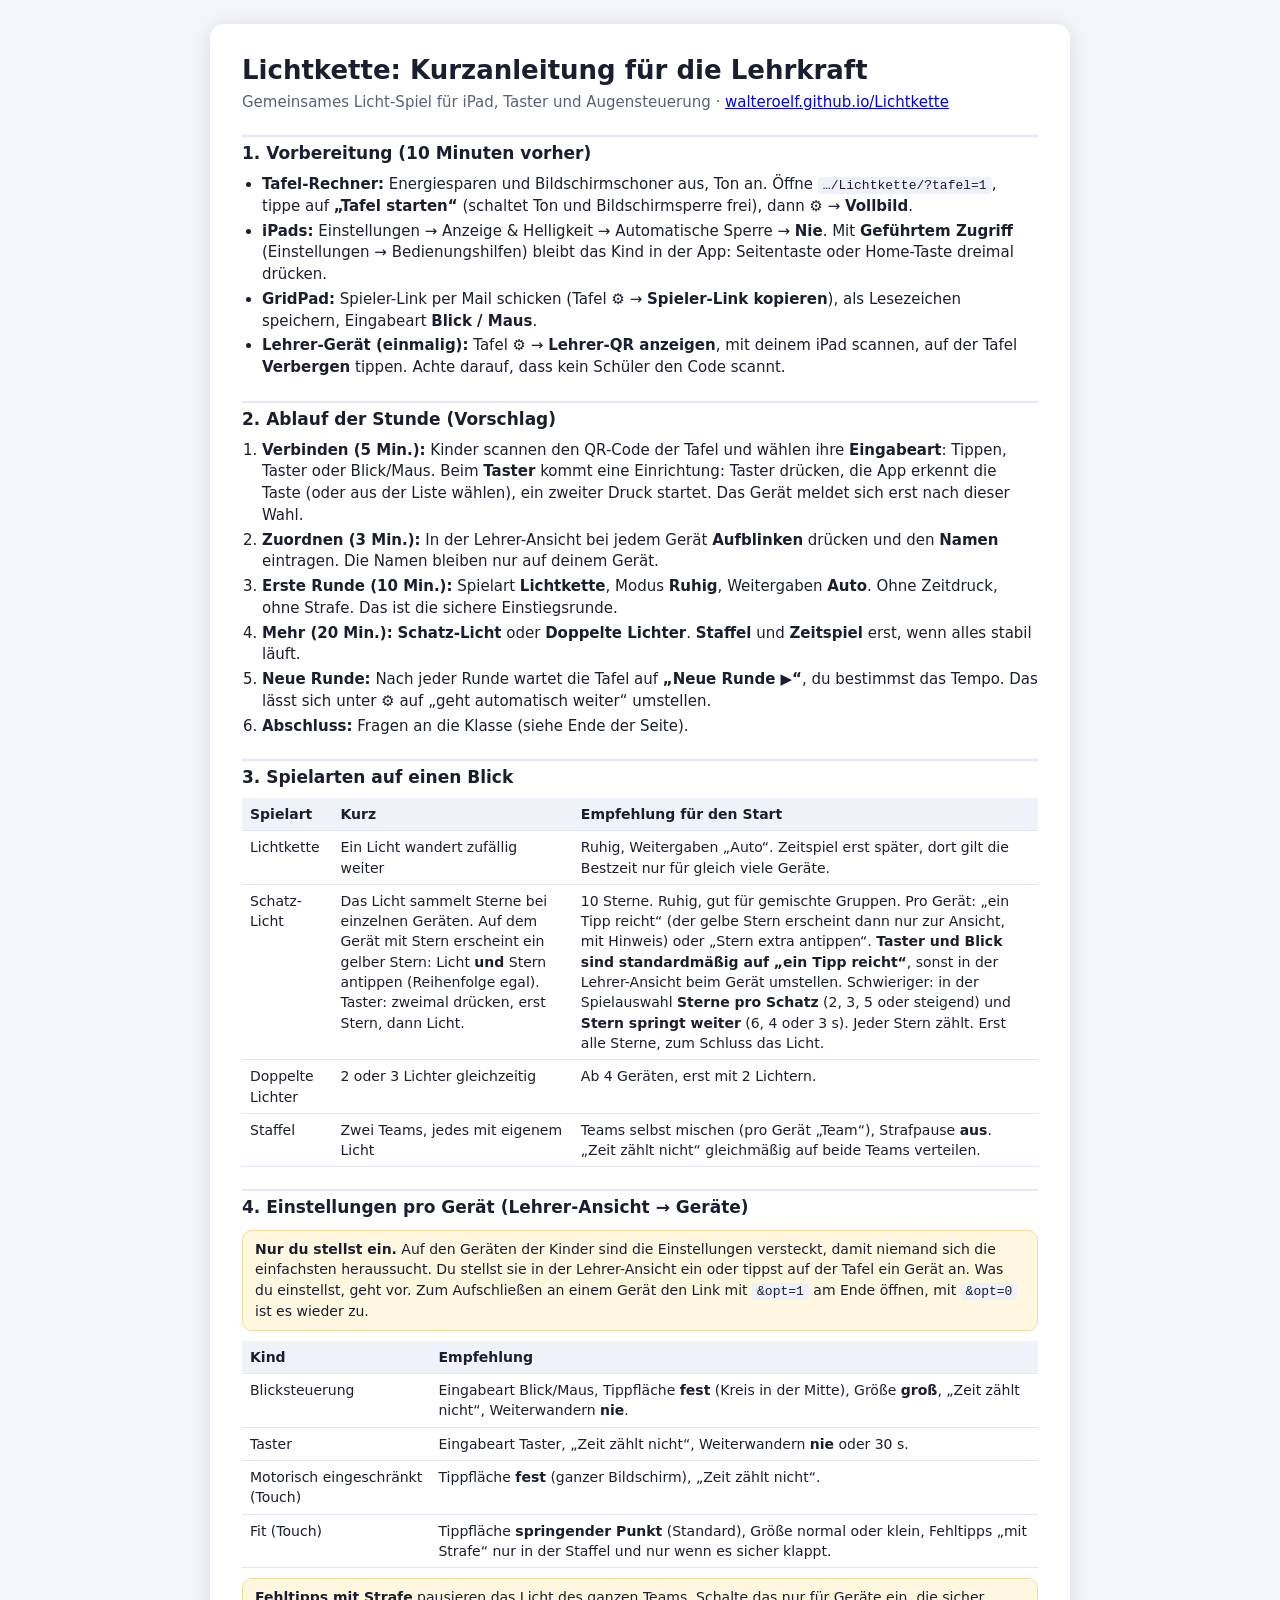
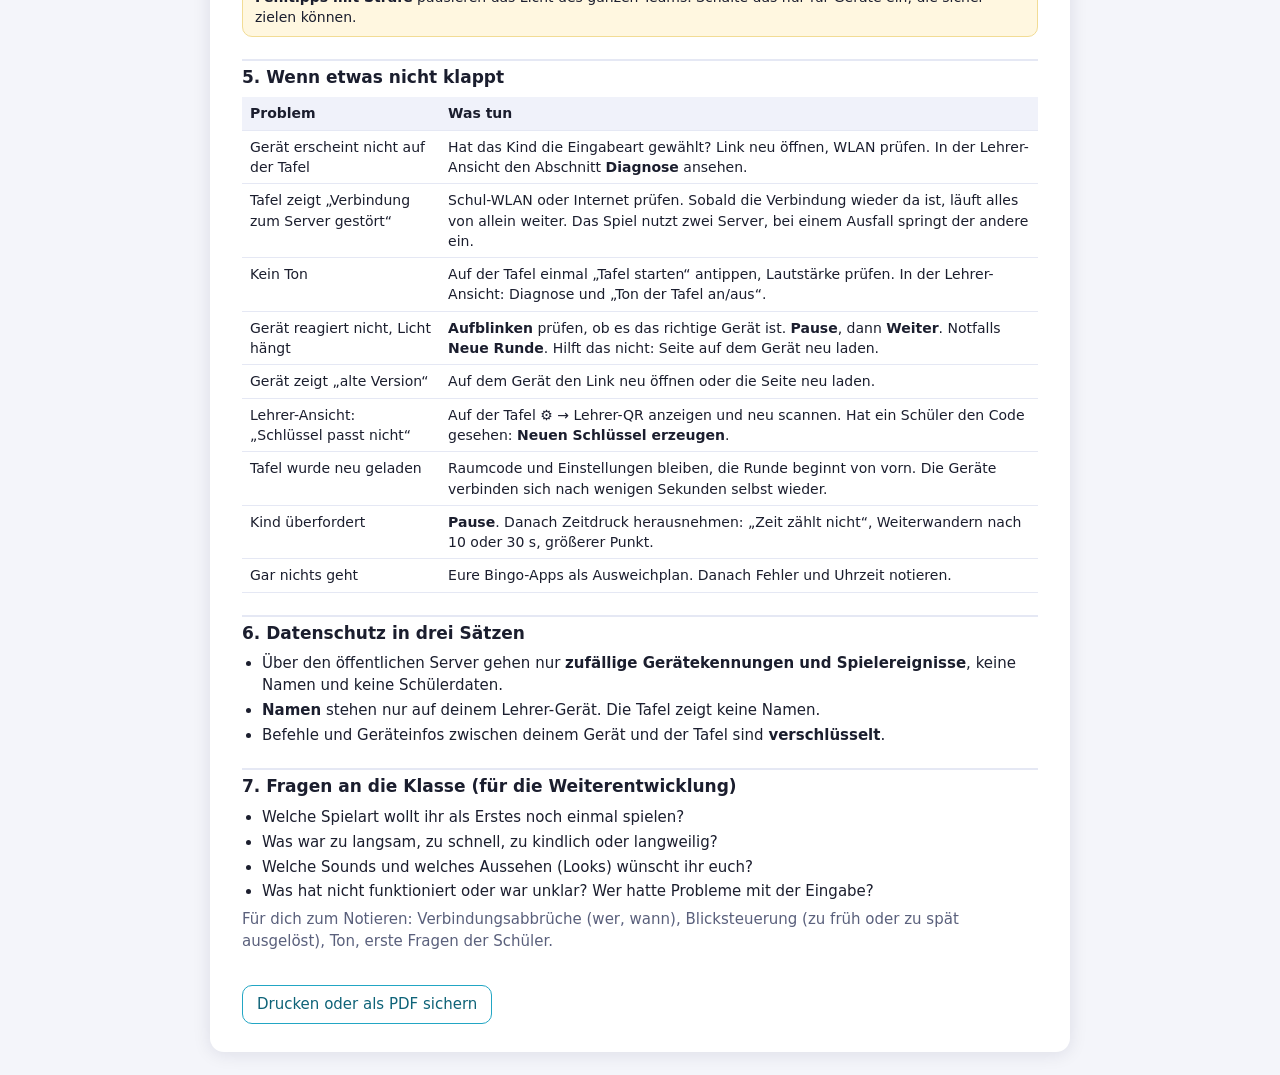
==== commit 2a1ac86d: "Rhythmus entfernt; Staffel: Serie, Teams würfeln und wählen; kleinerer Touch-Punkt; Gerätefenster oh" ====
--- a/anleitung.html
+++ b/anleitung.html
@@ -51,7 +51,7 @@
     <li><b>Verbinden (5 Min.):</b> Kinder scannen den QR-Code der Tafel und wählen ihre <b>Eingabeart</b>: Tippen, Taster oder Blick/Maus. Beim <b>Taster</b> kommt eine Einrichtung: Taster drücken, die App erkennt die Taste (oder aus der Liste wählen), ein zweiter Druck startet. Das Gerät meldet sich erst nach dieser Wahl.</li>
     <li><b>Zuordnen (3 Min.):</b> In der Lehrer-Ansicht bei jedem Gerät <b>Aufblinken</b> drücken und den <b>Namen</b> eintragen. Die Namen bleiben nur auf deinem Gerät.</li>
     <li><b>Erste Runde (10 Min.):</b> Spielart <b>Lichtkette</b>, Modus <b>Ruhig</b>, Weitergaben <b>Auto</b>. Ohne Zeitdruck, ohne Strafe. Das ist die sichere Einstiegsrunde.</li>
-    <li><b>Mehr (20 Min.):</b> <b>Rhythmus</b> zuerst (Tempo mittel), dann <b>Schatz-Licht</b> oder <b>Doppelte Lichter</b>. <b>Staffel</b> und <b>Zeitspiel</b> erst, wenn alles stabil läuft.</li>
+    <li><b>Mehr (20 Min.):</b> <b>Schatz-Licht</b> oder <b>Doppelte Lichter</b>. <b>Staffel</b> und <b>Zeitspiel</b> erst, wenn alles stabil läuft.</li>
     <li><b>Neue Runde:</b> Nach jeder Runde wartet die Tafel auf <b>„Neue Runde ▶“</b>, du bestimmst das Tempo. Das lässt sich unter ⚙ auf „geht automatisch weiter“ umstellen.</li>
     <li><b>Abschluss:</b> Fragen an die Klasse (siehe Ende der Seite).</li>
   </ol>
@@ -60,7 +60,6 @@
   <table>
     <tr><th>Spielart</th><th>Kurz</th><th>Empfehlung für den Start</th></tr>
     <tr><td>Lichtkette</td><td>Ein Licht wandert zufällig weiter</td><td>Ruhig, Weitergaben „Auto“. Zeitspiel erst später, dort gilt die Bestzeit nur für gleich viele Geräte.</td></tr>
-    <tr><td>Rhythmus</td><td>Weitergaben im Takt, dazu wächst ein Beat</td><td>Tempo „mittel“, 15 Weitergaben. Wer länger braucht, hält das Licht einfach.</td></tr>
     <tr><td>Schatz-Licht</td><td>Das Licht sammelt Sterne bei einzelnen Geräten. Auf dem Gerät mit Stern erscheint ein gelber Stern: Licht <b>und</b> Stern antippen (Reihenfolge egal). Taster: zweimal drücken, erst Stern, dann Licht.</td><td>10 Sterne. Ruhig, gut für gemischte Gruppen. Pro Gerät: „ein Tipp reicht“ (der gelbe Stern erscheint dann nur zur Ansicht, mit Hinweis) oder „Stern extra antippen“. <b>Taster und Blick sind standardmäßig auf „ein Tipp reicht“</b>, sonst in der Lehrer-Ansicht beim Gerät umstellen. Schwieriger: in der Spielauswahl <b>Sterne pro Schatz</b> (2, 3, 5 oder steigend) und <b>Stern springt weiter</b> (6, 4 oder 3 s). Jeder Stern zählt. Erst alle Sterne, zum Schluss das Licht.</td></tr>
     <tr><td>Doppelte Lichter</td><td>2 oder 3 Lichter gleichzeitig</td><td>Ab 4 Geräten, erst mit 2 Lichtern.</td></tr>
     <tr><td>Staffel</td><td>Zwei Teams, jedes mit eigenem Licht</td><td>Teams selbst mischen (pro Gerät „Team“), Strafpause <b>aus</b>. „Zeit zählt nicht“ gleichmäßig auf beide Teams verteilen.</td></tr>
@@ -105,7 +104,7 @@
     <li>Welche Sounds und welches Aussehen (Looks) wünscht ihr euch?</li>
     <li>Was hat nicht funktioniert oder war unklar? Wer hatte Probleme mit der Eingabe?</li>
   </ul>
-  <p class="sub">Für dich zum Notieren: Verbindungsabbrüche (wer, wann), Blicksteuerung (zu früh oder zu spät ausgelöst), Ton und Beat, erste Fragen der Schüler.</p>
+  <p class="sub">Für dich zum Notieren: Verbindungsabbrüche (wer, wann), Blicksteuerung (zu früh oder zu spät ausgelöst), Ton, erste Fragen der Schüler.</p>
 
   <button class="btn" onclick="window.print()">Drucken oder als PDF sichern</button>
 </main>
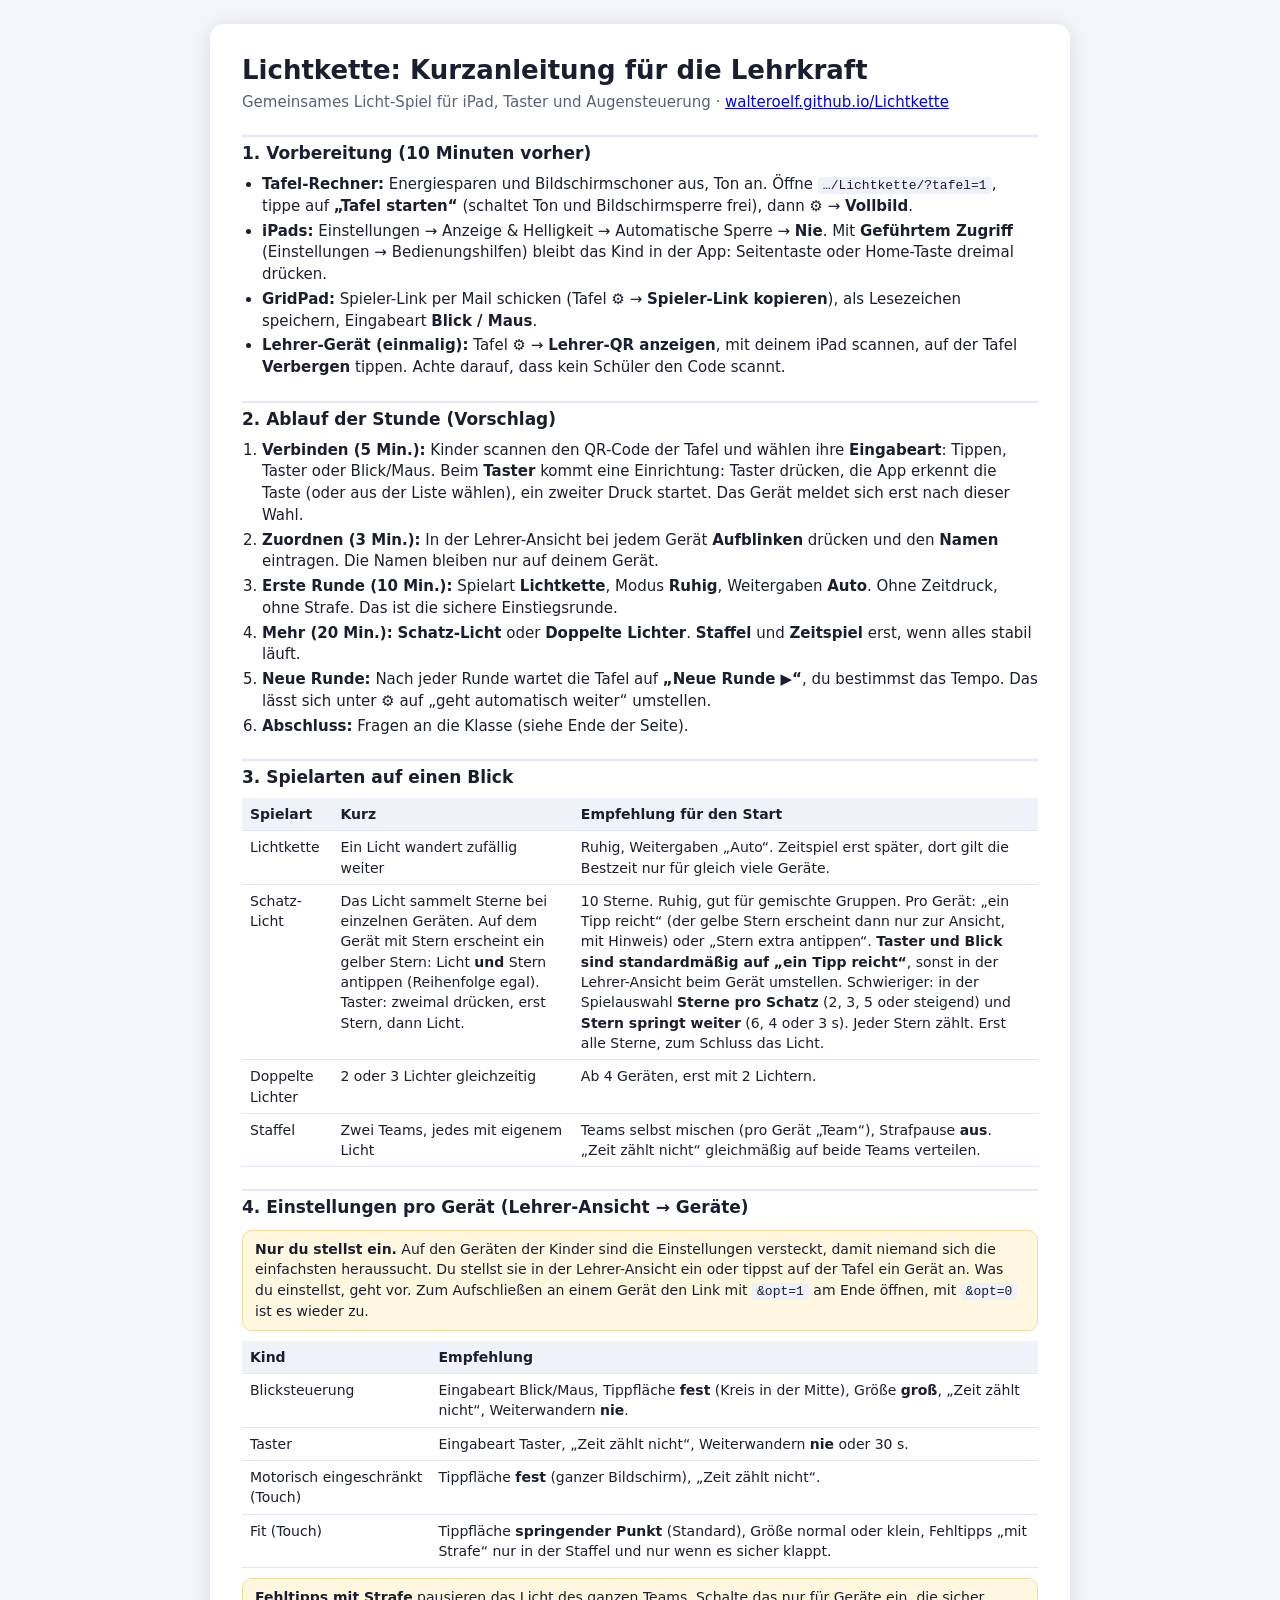
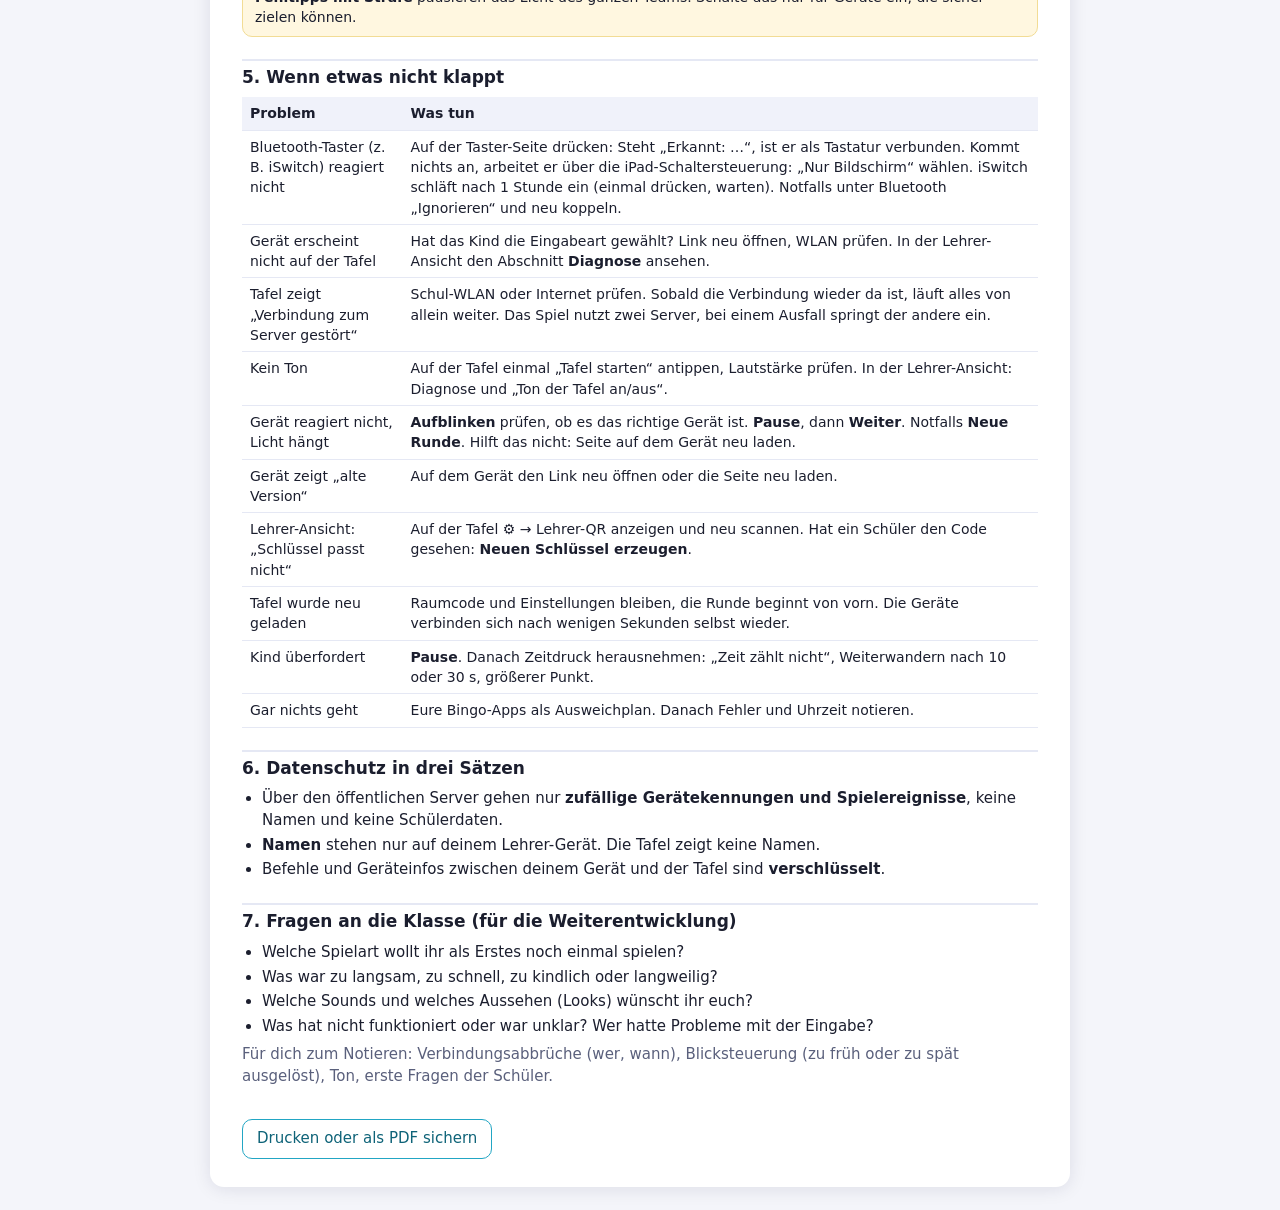
==== commit f07f7339: "Taster: Klicks der Schaltersteuerung gelten wieder, Hilfsknöpfe bei Schaltersteuerung ausgeblendet, " ====
--- a/anleitung.html
+++ b/anleitung.html
@@ -79,6 +79,7 @@
   <h2>5. Wenn etwas nicht klappt</h2>
   <table>
     <tr><th>Problem</th><th>Was tun</th></tr>
+    <tr><td>Bluetooth-Taster (z. B. iSwitch) reagiert nicht</td><td>Auf der Taster-Seite drücken: Steht „Erkannt: …“, ist er als Tastatur verbunden. Kommt nichts an, arbeitet er über die iPad-Schaltersteuerung: „Nur Bildschirm“ wählen. iSwitch schläft nach 1 Stunde ein (einmal drücken, warten). Notfalls unter Bluetooth „Ignorieren“ und neu koppeln.</td></tr>
     <tr><td>Gerät erscheint nicht auf der Tafel</td><td>Hat das Kind die Eingabeart gewählt? Link neu öffnen, WLAN prüfen. In der Lehrer-Ansicht den Abschnitt <b>Diagnose</b> ansehen.</td></tr>
     <tr><td>Tafel zeigt „Verbindung zum Server gestört“</td><td>Schul-WLAN oder Internet prüfen. Sobald die Verbindung wieder da ist, läuft alles von allein weiter. Das Spiel nutzt zwei Server, bei einem Ausfall springt der andere ein.</td></tr>
     <tr><td>Kein Ton</td><td>Auf der Tafel einmal „Tafel starten“ antippen, Lautstärke prüfen. In der Lehrer-Ansicht: Diagnose und „Ton der Tafel an/aus“.</td></tr>
